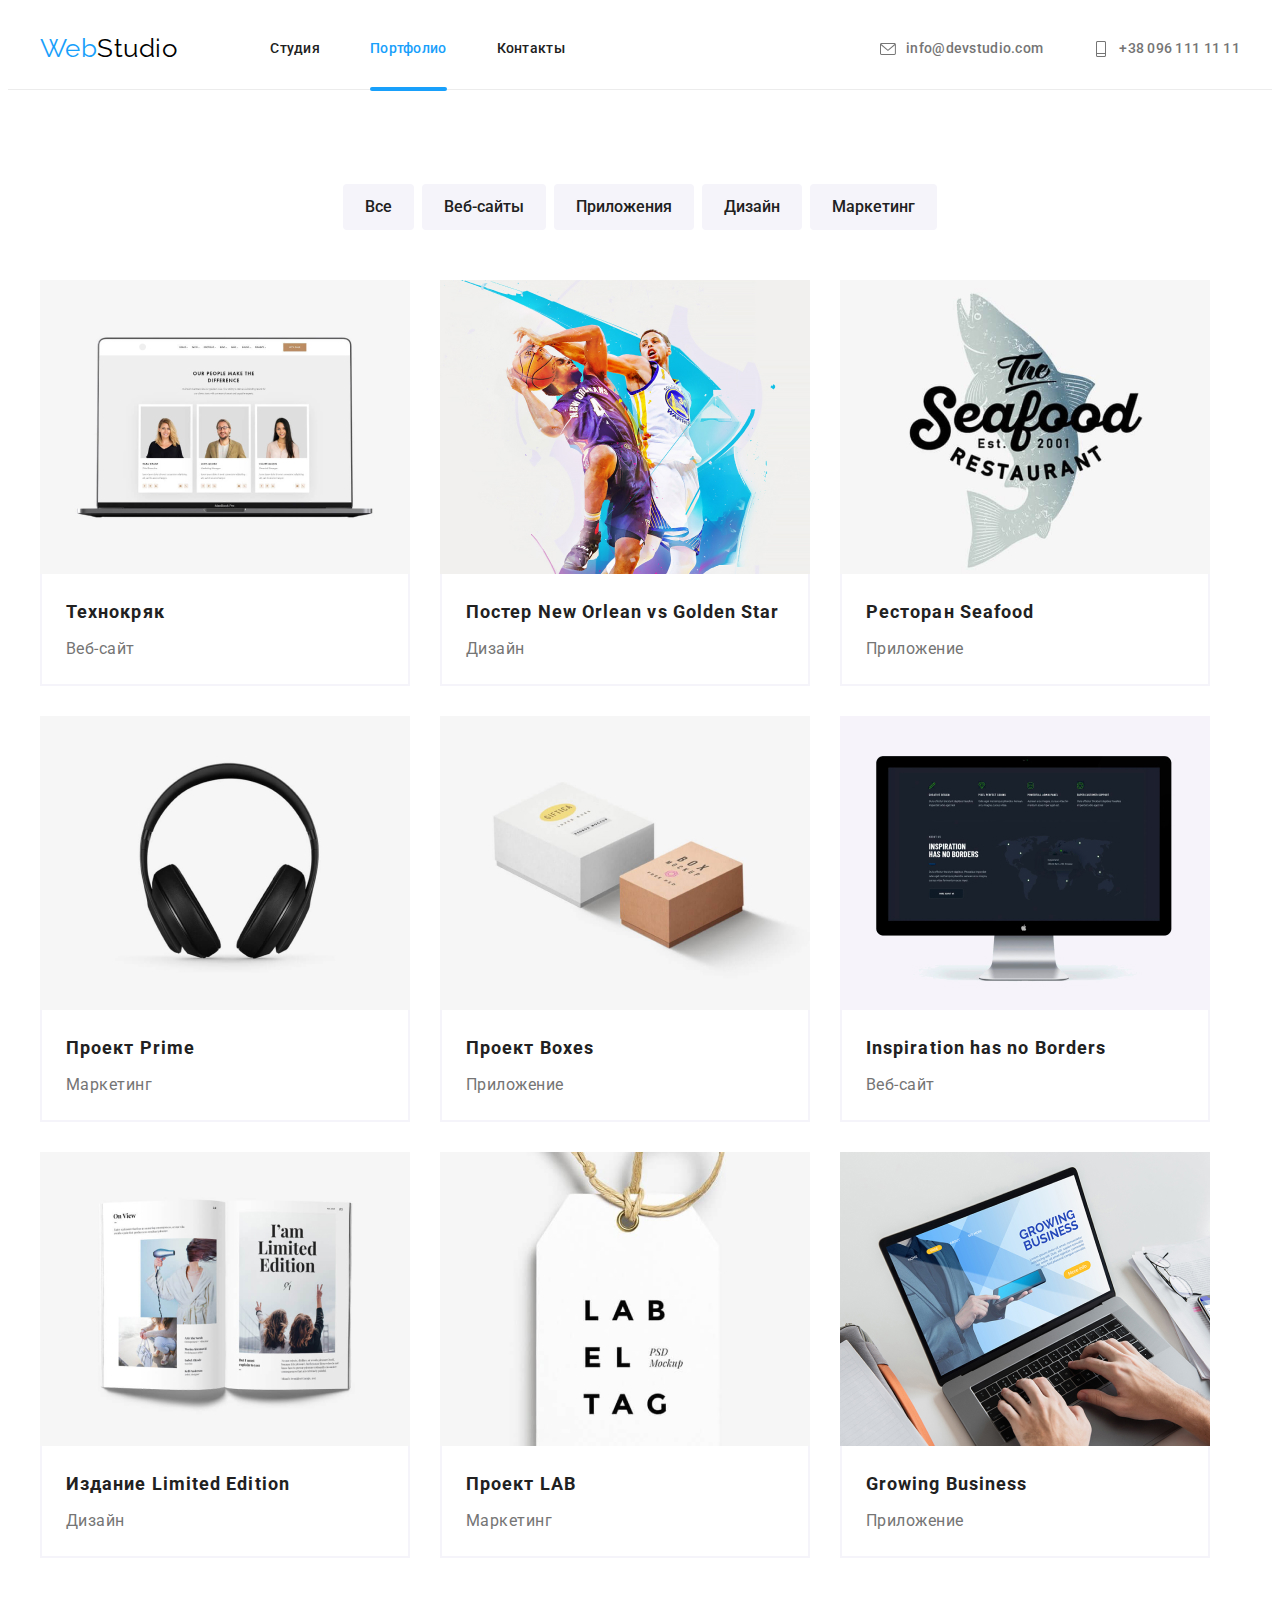
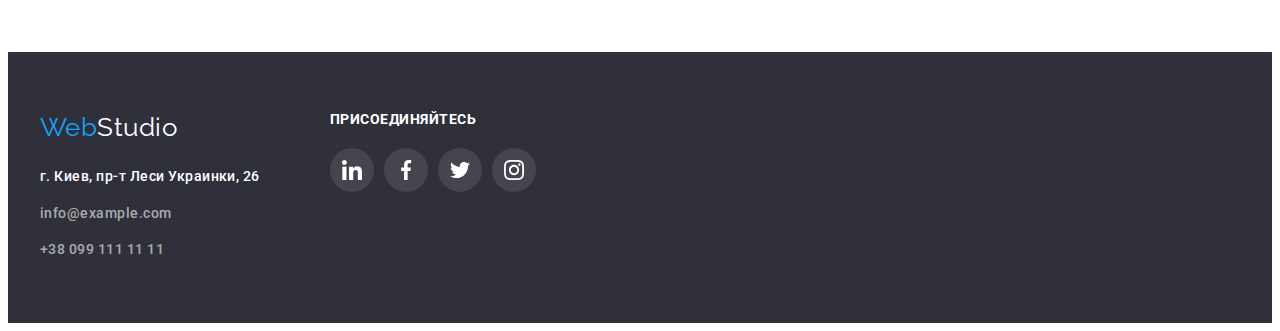
==== portfolio.html @ 6e430cc3 "copied home work5" ====
<!DOCTYPE html>
<html lang="ru">

<head>
    <meta charset="UTF-8" />
    <meta http-equiv="X-UA-Compatible" content="IE=edge" />
    <meta name="viewport" content="width=device-width, initial-scale=1.0" />
    <title>portfolio</title>
    <link rel="preconnect" href="https://fonts.googleapis.com">
    <link rel="preconnect" href="https://fonts.gstatic.com" crossorigin>
    <link
        href="https://fonts.googleapis.com/css2?family=Montserrat:wght@400;700&family=Raleway:wght@700&family=Roboto:wght@400;500;700;900&display=swap"
        rel="stylesheet">
    <link rel="stylesheet" href="https://cdnjs.cloudflare.com/ajax/libs/modern-normalize/1.1.0/modern-normalize.min.css"
        integrity="sha512-wpPYUAdjBVSE4KJnH1VR1HeZfpl1ub8YT/NKx4PuQ5NmX2tKuGu6U/JRp5y+Y8XG2tV+wKQpNHVUX03MfMFn9Q=="
        crossorigin="anonymous" referrerpolicy="no-referrer" />
    <link rel="stylesheet" href="./css/styles.css" />
</head>

<body>
    <header class="header">
        <div class="container header-container">
            <nav class="navigation">
                <a href="./index.html" class="header-logo logo">
                    <span class="header-logo-primary">Web</span>
                    <span class="header-logo-secondary">Studio</span>
                </a>
                <ul class="header-navigation list">
                <li class="navigation-item"><a href="./index.html" class="header-link">Студия</a></li>
                <li class="navigation-item"><a href="#" class="header-link current">Портфолио</a></li>
                <li class="navigation-item"><a href="#" class="header-link">Контакты</a></li>
            </ul>
            </nav>
            <ul class="header-kontakt list">
                <li class="header-item header-item-mail"><a href="mailto:info@devstudio.com" class="header-link-mail">
                        <svg class="icon-letter" width="16" height="16">
                            <use href="./images/icons.svg#icon-letter"></use>
                        </svg>
                        info@devstudio.com</a>
                </li>
                <li class="header-item header-item-tel"><a href="tel:+380961111111" class="header-link-tel">
                        <svg class="icon-letter" width="16" height="16">
                            <use href="./images/icons.svg#icon-smartphone"></use>
                        </svg>
                        +38 096 111 11 11</a>
                </li>
            </ul>
        </div>
    </header>

    <main class="portfolio-main">
        <section class="portfolio-gallery">
            <div class="container portfolio">
            <h1 hidden class="portfolio-filtr-title hidden">Фильтр</h1>
            <ul class="portfolio-filtr-list list">
                <li class="portfolio-filtr-item">
                    <button type="button" class="portfolio-filtr-btn">Все</button>
                </li>
                <li class="portfolio-filtr-item">
                    <button type="button" class="portfolio-filtr-btn">Веб-сайты</button>
                </li>
                <li class="portfolio-filtr-item">
                    <button type="button" class="portfolio-filtr-btn">Приложения</button>
                </li>
                <li class="portfolio-filtr-item">
                    <button type="button" class="portfolio-filtr-btn">Дизайн</button>
                </li>
                <li class="portfolio-filtr-item">
                    <button type="button" class="portfolio-filtr-btn">Маркетинг</button>
                </li>
            </ul>
            <h2 hidden class="portfolio-gallery-title hidden">Наши проекты</h2>
            <ul class="portfolio-gallery-list list">
                <li class="portfolio-gallery-item">
                    <a class="card" href="#" >
                        <div class="portfolio-gallery-card-wrap">
                            <img class="portfolio-gallery-card" src="./images/card1.jpg" alt="нутбук с карточками" width="370" height="294" />
                            <p class="portfolio-gallery-card-overley">
                            Технокряк это современная площадка распространения коронавируса. Компании используют эту платформу для цифрового
                            шпионажа и атак на защищённые сервера конкурентов.
                            </p>
                        </div>
                    <div class="gallery-card-name">
                    <h3 class="portfolio-gallery-name">Технокряк</h3>
                    <p class="portfolio-gallery-speciality">Веб-сайт</p>
                    </div>
                    </a>
                </li>
                <li class="portfolio-gallery-item">
                    <a class="card" href="#" >
                        <div class="portfolio-gallery-card-wrap">
                            <img class="portfolio-gallery-card" src="./images/card2.jpg" alt="баскетболисты" width="370" height="294" />
                            <p class="portfolio-gallery-card-overley">
                            Технокряк это современная площадка распространения коронавируса. Компании используют эту платформу для цифрового
                            шпионажа и атак на защищённые сервера конкурентов.
                            </p>
                        </div>
                    <div class="gallery-card-name">
                    <h3 class="portfolio-gallery-name">Постер New Orlean vs Golden Star</h3>
                    <p class="portfolio-gallery-speciality">Дизайн</p>
                    </div>
                    </a>
                </li>
                <li class="portfolio-gallery-item">
                    <a class="card" href="#" >
                        <div class="portfolio-gallery-card-wrap">
                            <img class="portfolio-gallery-card" src="./images/card3.jpg" alt="логотип ресторана" width="370" height="294" />
                            <p class="portfolio-gallery-card-overley">
                            Технокряк это современная площадка распространения коронавируса. Компании используют эту платформу для цифрового
                            шпионажа и атак на защищённые сервера конкурентов.
                            </p>
                        </div>
                    <div class="gallery-card-name">
                    <h3 class="portfolio-gallery-name">Ресторан Seafood</h3>
                    <p class="portfolio-gallery-speciality">Приложение</p>
                    </div>
                    </a>
                </li>
                <li class="portfolio-gallery-item">
                    <a class="card" href="#" >
                        <div class="portfolio-gallery-card-wrap">
                            <img class="portfolio-gallery-card" src="./images/card4.jpg" alt="наушники" width="370" height="294" />
                            <p class="portfolio-gallery-card-overley">
                            Технокряк это современная площадка распространения коронавируса. Компании используют эту платформу для цифрового
                            шпионажа и атак на защищённые сервера конкурентов.
                            </p>
                        </div>
                    <div class="gallery-card-name">
                    <h3 class="portfolio-gallery-name">Проект Prime</h3>
                    <p class="portfolio-gallery-speciality">Маркетинг</p>
                    </div>
                    </a>
                </li>
                <li class="portfolio-gallery-item">
                    <a class="card" href="#" >
                        <div class="portfolio-gallery-card-wrap">
                            <img class="portfolio-gallery-card" src="./images/card5.jpg" alt="коробки" width="370" height="294" />
                            <p class="portfolio-gallery-card-overley">
                            Технокряк это современная площадка распространения коронавируса. Компании используют эту платформу для цифрового
                            шпионажа и атак на защищённые сервера конкурентов.
                            </p>
                        </div>
                    <div class="gallery-card-name">
                    <h3 class="portfolio-gallery-name">Проект Boxes</h3>
                    <p class="portfolio-gallery-speciality">Приложение</p>
                    </div>
                    </a>
                </li>
                <li class="portfolio-gallery-item">
                    <a class="card" href="#" >
                        <div class="portfolio-gallery-card-wrap">
                            <img class="portfolio-gallery-card" src="./images/card6.jpg" alt="монитор" width="370" height="294" />
                            <p class="portfolio-gallery-card-overley">
                            Технокряк это современная площадка распространения коронавируса. Компании используют эту платформу для цифрового
                            шпионажа и атак на защищённые сервера конкурентов.
                            </p>
                        </div>
                    <div class="gallery-card-name">
                    <h3 class="portfolio-gallery-name">Inspiration has no Borders</h3>
                    <p class="portfolio-gallery-speciality">Веб-сайт</p>
                    </div>
                    </a>
                </li>
                <li class="portfolio-gallery-item">
                    <a class="card" href="#" >
                        <div class="portfolio-gallery-card-wrap">
                            <img class="portfolio-gallery-card" src="./images/card7.jpg" alt="открытая книга" width="370" height="294" />
                            <p class="portfolio-gallery-card-overley">
                            Технокряк это современная площадка распространения коронавируса. Компании используют эту платформу для цифрового
                            шпионажа и атак на защищённые сервера конкурентов.
                            </p>
                        </div>
                    <div class="gallery-card-name">
                    <h3 class="portfolio-gallery-name">Издание Limited Edition</h3>
                    <p class="portfolio-gallery-speciality">Дизайн</p>
                    </div>
                    </a>
                </li>
                <li class="portfolio-gallery-item">
                    <a class="card" href="#">
                        <div class="portfolio-gallery-card-wrap">
                            <img class="portfolio-gallery-card" src="./images/card8.jpg" alt="ярлык на нитке" width="370" height="294" />
                            <p class="portfolio-gallery-card-overley">
                            Технокряк это современная площадка распространения коронавируса. Компании используют эту платформу для цифрового
                            шпионажа и атак на защищённые сервера конкурентов.
                            </p>
                        </div>
                    <div class="gallery-card-name">
                    <h3 class="portfolio-gallery-name">Проект LAB</h3>
                    <p class="portfolio-gallery-speciality">Маркетинг</p>
                    </div>
                    </a>
                </li>
                <li class="portfolio-gallery-item">
                    <a class="card" href="#">
                        <div class="portfolio-gallery-card-wrap">
                            <img class="portfolio-gallery-card" src="./images/card9.jpg" alt="ноутбук" width="370" height="294" />
                            <p class="portfolio-gallery-card-overley">
                            Технокряк это современная площадка распространения коронавируса. Компании используют эту платформу для цифрового
                            шпионажа и атак на защищённые сервера конкурентов.
                            </p>
                        </div>
                    <div class="gallery-card-name">
                    <h3 class="portfolio-gallery-name">Growing Business</h3>
                    <p class="portfolio-gallery-speciality">Приложение</p>
                    </div>
                    </a>
                </li>
            </ul>
            </div>
        </section>
    </main>


    <footer class="footer">
        <div class="container footer-container">
            <div class="footer-left">
            <a href="./index.html" class="footer-logo logo">
                <span class="footer-logo-primary">Web</span>
                <span class="footer-logo-secondary">Studio</span>
            </a>
            <address class="address">
                <ul class="footer-kontakt list">
                    <li class="footer-item footer-item-addr">
                    <a href="https://goo.gl/maps/4J9tfY7MrZonfXUK9" class="footer-link-addr" target="_blank"
                        rel="noopener noreferrer nofollow">г. Киев, пр-т Леси Украинки, 26</a>
                    </li>
                    <li class="footer-item footer-item-mail"><a href="mailto:info@example.com" class="footer-link-mail">info@example.com</a>
                    </li>
                    <li class="footer-item footer-item-tel"><a href="tel:+380991111111" class="footer-link-tel">+38 099 111 11 11</a>
                    </li>
                </ul>
            </address>
        </div>

        <div class="footer-links">
            <h2 class="footer-link-title">присоединяйтесь</h2>
            <ul class="footer-link-list list">
                <li class="footer-link-item">
                    <a class="footer-link-icon" href="#">
                        <svg class="link-icon-svg footer-link-icon-svg">
                            <use href="./images/icons.svg#icon-instagram"></use>
                        </svg>
                    </a>
                </li>
                <li class="footer-link-item">
                    <a class="footer-link-icon" href="#">
                        <svg class="link-icon-svg footer-link-icon-svg">
                            <use href="./images/icons.svg#icon-twitter"></use>
                        </svg>
                    </a>
                </li>
                <li class="footer-link-item">
                    <a class="footer-link-icon" href="#">
                        <svg class="link-icon-svg footer-link-icon-svg">
                            <use href="./images/icons.svg#icon-facebook"></use>
                        </svg>
                    </a>
                </li>
                <li class="footer-link-item">
                    <a class="footer-link-icon" href="#">
                        <svg class="link-icon-svg footer-link-icon-svg">
                            <use href="./images/icons.svg#icon-linkedin"></use>
                        </svg>
                    </a>
                </li>
            </ul>
        </div>
    </footer>
</body>

</html>
---- css/styles.css ----
/* цвет основного фона #E5E5E5; */
/* цвет дополнительного фона #2F303A; */
/* цвет белого фона #FFFFFF; */

/* цвет акцента #2196F3 */
/* цвет основного логотипа #000000 */
/* цвет дополнительного логотипа #FFFFFF */

/* цвет текста #000000 */
/* цвет белого текста #000000 */
/* цвет текста заглавий #212121 */
/* цвет текста "контактов header" rgba(117, 117, 117, 1) */
/* цвет текста "контактов footer" rgba(255, 255, 255, 0.6) */

/* цколичество карточек в ряду галереи -3 */

/* --------------------------------------------- Переменные --------------------------------------------------*/
:root {
  --background-primary-color: #e5e5e5;
  --background-secondary-color: #2f303a;
  --background-wheit-color: #ffffff;

  --accent-color: #18a0fb;
  --logo-primary-text-color: #000000;
  --logo-secondary-text-color: #ffffff;

  --primary-text-color: #757575;
  --primary-white-color: #ffffff;
  --title-text-color: #212121;
  --text-kontact-header: rgba(117, 117, 117, 1);
  --text-kontact-footer: rgba(255, 255, 255, 0.6);

  --number-in-a-row: 3;
}

h1,
h2,
h3,
h4,
h5,
h6,
p {
  margin: 0;
}

ul {
  margin: 0;
  padding: 0;
}

img {
  display: block;
  max-width: 100%;
}

button {
  cursor: pointer;
  border-radius: 4px;
}

body {
  background-color: #ffffff;
  font-family: Roboto, sans-serif;
  color: var(--primary-text-color);

  font-size: 16px;
  line-height: 1.67;
  letter-spacing: 0.03em;
}

a {
  text-decoration: none;
}

.container {
  width: 1200px;
  padding-left: 15px;
  padding-right: 15px;
  margin: 0 auto;
}

.list {
  list-style: none;
}
.hero-title,
.about-title {
  text-transform: uppercase;
}

.hidden {
  position: absolute;
  white-space: nowrap;
  width: 1px;
  height: 1px;
  overflow: hidden;
  border: 0;
  padding: 0;
  clip: rect(0 0 0 0);
  clip-path: inset(50%);
  margin: -1px;
}

.logo {
  display: flex;
  font-family: Raleway, csans-serif;
  color: var(--accent-color);
  font-size: 26px;
  line-height: 1.2;
  text-decoration: none;
}

/* ---------------------------------- header - section ------------------------------------*/

.header {
  padding-top: 25px;
  padding-bottom: 25px;
  border-bottom: 1px solid #ececec;
}

.header-container {
  display: flex;
  align-items: center;
}

.navigation {
  display: flex;
}

.header-logo {
  margin-right: 93px;
}

.header-logo-secondary {
  color: var(--logo-primary-text-color);
}

.header-navigation {
  display: flex;
  align-items: center;
}

.navigation-item + .navigation-item {
  margin-left: 50px;
}

.header-kontakt {
  display: flex;
  margin-left: auto;
  align-items: center;
}

.header-item:not(:last-child) {
  margin-right: 50px;
}

.icon-letter {
  margin-right: 10px;
  fill: currentColor;
}

.navigation-item,
.header-link-mail,
.header-link-tel {
  font-weight: 500;
  font-size: 14px;
  line-height: 1.14;
  letter-spacing: 0.02em;
  text-decoration: none;
}

.header-link {
  color: var(--title-text-color);
  display: flex;
  align-items: center;
  transition: color 250ms cubic-bezier(0.4, 0, 0.2, 1);
}

.current {
  color: var(--accent-color);
  position: relative;
}

.current::after {
  content: "";
  width: 100%;
  height: 4px;
  position: absolute;
  background-color: var(--accent-color);
  left: 0;
  bottom: -34px;
  border-radius: 2px;
}

.header-link-mail,
.header-link-tel {
  list-style: none;
  color: var(--text-kontact-header);
  display: flex;
  align-items: center;
  transition: color 250ms cubic-bezier(0.4, 0, 0.2, 1);
}

.header-link:hover,
.header-link:focus,
.header-link-mail:hover,
.header-link-mail:focus,
.header-link-tel:hover,
.header-link-tel:focus {
  color: var(--accent-color);
}
/* ----------------------------------main - section --------------------------------*/
.main-container {
  display: flex;
  flex-direction: column;
  justify-content: center;
}
/* ----------------------------------hero - section --------------------------------*/

.hero {
  padding-top: 200px;
  padding-bottom: 200px;
  background-color: var(--background-secondary-color);
  text-align: center;

  margin-left: auto;
  margin-right: auto;
  background-image: linear-gradient(
      to right,
      rgba(47, 48, 58, 0.4),
      rgba(47, 48, 58, 0.4)
    ),
    url(../images/hero-bg.jpg);
  background-size: cover; /**/
  max-width: 1600px; /**/
  background-repeat: no-repeat;
  background-position: center;
}

.hero-container {
  color: var(--primary-white-color);
  letter-spacing: 0.06em;
}

.hero-title {
  width: 696px;
  margin: 0 auto 30px;
  font-family: inherit;

  font-weight: 900;
  font-size: 44px;
  line-height: 1.36;
  letter-spacing: 0.06em;
}

.hero-btn {
  /*display: block;
  margin: 0 auto;*/

  padding-top: 10px;
  padding-bottom: 10px;
  padding-left: 32px;
  padding-right: 32px;
  background-color: var(--accent-color);
  font-family: inherit;
  text-align: center;

  border: none;
  color: var(--primary-white-color);
  transition: background-color 250ms cubic-bezier(0.4, 0, 0.2, 1),
    color 250ms cubic-bezier(0.4, 0, 0.2, 1);
}

.hero-btn:hover,
.hero-btn:focus {
  background-color: var(--background-wheit-color);
  color: var(--accent-color);
}

/* ----------------------------------about - section --------------------------------*/

.about {
  padding-top: 94px;
}

.about-list {
  display: flex;
}

.about-item {
  width: 270px;
}

.about-item + .about-item {
  margin-left: 30px;
}

.about-title {
  color: var(--title-text-color);
  font-weight: 700;
  font-size: 14px;
  line-height: 1.14;
  margin-bottom: 10px;
}

.about-after-title {
  color: var(--primary-text-color);
  font-size: 14px;
  line-height: 1.71;
}

.about-background {
  display: flex;
  width: 270px;
  height: 120px;
  justify-content: center;
  align-items: center;
  background-color: #f5f4fa;
  border-radius: 4px;
  margin-bottom: 30px;
}

.about-icon {
  width: 70px;
  height: 70px;
}

/* ----------------------------------field - section --------------------------------*/

.field {
  padding-top: 94px;
  padding-bottom: 94px;
  z-index: 1;
}

.field-title {
  color: var(--title-text-color);
  font-size: 36px;
  line-height: 1.16;
  text-align: center;
  margin-bottom: 50px;
}

.field-list {
  display: flex;
  justify-content: space-between;
  flex-wrap: wrap;
}

.field-image-item {
  position: relative;
}

.description {
  position: absolute;
  left: 0;
  bottom: 0;

  width: 100%;
  min-height: 70px;
  padding: 27px 0;

  font-weight: bold;
  font-size: 14px;
  line-height: 1.14;
  text-align: center;
  text-transform: uppercase;

  color: var(--primary-white-color);
  background: rgba(47, 48, 58, 0.8);
}

/* ----------------------------------person-comand - section --------------------------------*/

.person-comand {
  padding-top: 94px;
  padding-bottom: 94px;
  background-color: #f5f4fa;
  justify-content: center;
}

.person-comand-title {
  color: var(--title-text-color);
  font-size: 36px;
  line-height: 1.16;
  text-align: center;
  margin-bottom: 50px;
}

.person-comand-list {
  display: flex;
  justify-content: space-between;
  flex-wrap: wrap;
}

.person-comand-item {
  font-size: 16px;
  line-height: 1.19;
  width: calc(100% / 4-30px);
  justify-content: center;
  background: var(--background-wheit-color);
  box-shadow: 0px 1px 3px rgba(0, 0, 0, 0.12), 0px 1px 1px rgba(0, 0, 0, 0.14),
    0px 2px 1px rgba(0, 0, 0, 0.2);
  border-radius: 0px 0px 4px 4px;
}

.person {
  text-align: center;
  padding-top: 30px;
  padding-bottom: 30px;
}

.person-name {
  text-align: center;
  color: var(--title-text-color);
  font-weight: 500;
  margin-bottom: 10px;
}

.person-speciality {
  text-align: center;
  color: var(-primary-text-color);
  margin-bottom: 16px;
}
.link-list {
  display: flex;
  justify-content: center;
}

.link-item {
  display: flex;
  height: 44px;
  width: 44px;
}

.link-icon {
  height: 100%;
  width: 100%;
  border-radius: 50%;
  justify-content: center;
  align-items: center;
  transition: background-color 250ms cubic-bezier(0.4, 0, 0.2, 1);
}

.link-item + .link-item {
  margin-left: 10px;
}

.link-icon-svg {
  width: 44px;
  height: 44px;
  fill: #afb1b8;
  transition: fill 250ms cubic-bezier(0.4, 0, 0.2, 1);
}

.link-icon:hover,
.link-icon:focus {
  background-color: var(--accent-color);
}
.link-icon:hover .link-icon-svg,
.link-icon:focus .link-icon-svg {
  fill: var(--background-wheit-color);
}
/* ----------------------------------clients - section --------------------------------*/

.clients {
  padding-top: 94px;
  padding-bottom: 94px;
  justify-content: center;
}

.clients-title {
  color: var(--title-text-color);
  font-size: 36px;
  line-height: 1.16;
  text-align: center;
  margin-bottom: 50px;
}

.clients-list {
  display: flex;
  justify-content: space-between;
}

.clients-item {
  display: flex;
  width: 170px;
  height: 92px;
}

.clients-icon {
  display: flex;
  width: 100%;
  height: 100%;
  border: 1px solid #afb1b8;
  border-radius: 4px;
  justify-content: center;
  align-items: center;
  transition: border 250ms cubic-bezier(0.4, 0, 0.2, 1);
}

.clients-icon-svg {
  width: 106px;
  height: 60px;
  fill: #afb1b8;
  transition: fill 250ms cubic-bezier(0.4, 0, 0.2, 1);
}

.clients-icon:hover,
.clients-icon:focus {
  border: 1px solid var(--accent-color);
}

.clients-icon:hover .clients-icon-svg,
.clients-icon:focus .clients-icon-svg {
  fill: var(--accent-color);
}

/* ------------------------portfolio-gallery - section --------------------------------*/

.portfolio-gallery {
  padding-top: 94px;
  padding-bottom: 94px;
}

.portfolio-filtr-list {
  display: flex;
  margin-bottom: 50px;
  justify-content: center;
}

/*.portfolio-filtr-item {
  display: flex;
}*/

.portfolio-filtr-btn {
  background-color: #f5f4fa;
  padding-top: 10px;
  padding-bottom: 10px;
  padding-left: 22px;
  padding-right: 22px;
  border: none;

  font-family: inherit;
  font-weight: 500;
  font-size: 16px;
  line-height: 1.62;
  text-align: center;

  color: var(--title-text-color);
  cursor: pointer;

  transition: background-color 250ms cubic-bezier(0.4, 0, 0.2, 1),
    color 250ms cubic-bezier(0.4, 0, 0.2, 1),
    box-shadow 250ms cubic-bezier(0.4, 0, 0.2, 1);
}

.portfolio-filtr-item + .portfolio-filtr-item {
  margin-left: 8px;
}

.portfolio-filtr-btn:hover,
.portfolio-filtr-btn:focus {
  color: #ffffff;
  background-color: var(--accent-color);
  box-shadow: 0px 3px 1px rgba(0, 0, 0, 0.1), 0px 1px 2px rgba(0, 0, 0, 0.08),
    0px 2px 2px rgba(0, 0, 0, 0.12);
}

/* ------------------------portfolio-gallery-list - section --------------------------*/

.portfolio-gallery-list {
  display: flex;
  flex-wrap: wrap;
  margin-top: -30px;
  margin-left: -30px;
}

.portfolio-gallery-item {
  width: calc(100% / var(--number-in-a-row)-30px);
  margin-top: 30px;
  margin-left: 30px;
  box-sizing: border-box;
  position: relative;
}

.card {
  display: block;
  transition: box-shadow 250ms cubic-bezier(0.4, 0, 0.2, 1);
}

.card:hover,
.card:focus {
  box-shadow: 0px 1px 1px rgba(0, 0, 0, 0.12), 0px 4px 4px rgba(0, 0, 0, 0.06),
    1px 4px 6px rgba(0, 0, 0, 0.16);
}

.gallery-card-name {
  padding-top: 20px;
  padding-bottom: 20px;
  padding-left: 24px;
  padding-right: 24px;
  border-left: 2px solid #f5f4fa;
  border-right: 2px solid #f5f4fa;
  border-bottom: 2px solid #f5f4fa;
}

.portfolio-gallery-name {
  font-weight: 700;
  font-size: 18px;
  line-height: 2;
  letter-spacing: 0.06em;
  /*text-align: center;*/
  margin-bottom: 4px;
  color: var(--title-text-color);
}

.portfolio-gallery-speciality {
  line-height: 1.87;
  /*text-align: center;*/
  color: var(--primary-text-color);
}

/* ------------------------overley --------------------------------*/

.portfolio-gallery-card-wrap {
  position: relative;
  overflow: hidden;
}

.portfolio-gallery-card-overley {
  position: absolute;
  top: 0;
  left: 0;
  width: 100%;
  height: 100%;
  padding: 63px 24px;

  font-size: 18px;
  line-height: 1.56;
  color: #ffffff;

  background-color: var(--accent-color);
  transform: translateY(100%);
  transition: transform 250ms cubic-bezier(0.4, 0, 0.2, 1);
}

.card:hover .portfolio-gallery-card-overley {
  transform: translateY(0);
}

/* ------------------------.footer-logo - section --------------------------------*/

.footer {
  background-color: var(--background-secondary-color);
  padding-top: 60px;
  padding-bottom: 60px;
}

.footer-container {
  display: flex;
}
/* -------logo--------*/

.footer-left {
  display: block;
}

.footer-logo {
  margin-bottom: 20px;
}

.footer-item:not(:last-child) {
  margin-bottom: 10px;
}

/* ------address-------*/

/*.address {
   display: flex;
}*/

.footer-logo-secondary {
  color: var(--logo-secondary-text-color);
}

.footer-link-addr,
.footer-link-mail,
.footer-link-tel {
  text-decoration: none;
  font-style: normal;
  font-size: 14px;
  line-height: 1.71;
  font-weight: 500;
}

.footer-link-addr {
  color: var(--logo-secondary-text-color);
}

.footer-link-mail,
.footer-link-tel {
  color: var(--text-kontact-footer);
}

/* ------connect-------*/

.footer-links {
  align-items: baseline;
  margin-left: 70px;
}

.footer-link-title {
  margin-bottom: 20px;

  font-size: 14px;
  line-height: 1.14;
  text-transform: uppercase;
  color: var(--background-wheit-color);
}

.footer-link-list {
  display: flex;
  justify-content: center;
}

.footer-link-item {
  display: flex;
  height: 44px;
  width: 44px;
}

.footer-link-icon {
  height: 100%;
  width: 100%;
  border-radius: 50%;
  justify-content: center;
  align-items: center;
  background-color: rgba(255, 255, 255, 0.1);
  transition: background-color 250ms cubic-bezier(0.4, 0, 0.2, 1);
}

.footer-link-item + .footer-link-item {
  margin-left: 10px;
}

.footer-link-icon-svg {
  width: 44px;
  height: 44px;
  fill: var(--background-wheit-color);
}

.footer-link-icon:hover,
.footer-link-icon:focus {
  background-color: var(--accent-color);
}

/* ------------------------modal --------------------------------*/

.backdrop {
  width: 100vw;
  height: 100vh;
  background-color: rgba(0, 0, 0, 0.2);
  position: fixed;
  top: 0;
  transition: opacity 500ms cubic-bezier(0.4, 0, 0.2, 1),
    visibility 500ms linear;
}

.is-hidden {
  opacity: 0;
  pointer-events: none;
  visibility: hidden;
}

.backdrop.is-hidden .modal {
  transform: rotate(-300deg) scale(0.5);
}

.modal {
  width: 528px;
  min-height: 581px;
  background-color: #ffffff;
  border-radius: 4px;
  position: absolute;
  top: 50%;
  left: 50%;
  transform: translate(-50%, -50%) rotate(0) scale(1);
  transition: transform 500ms cubic-bezier(0.4, 0, 0.2, 1);
  box-shadow: 0px 1px 3px rgba(0, 0, 0, 0.12), 0px 1px 1px rgba(0, 0, 0, 0.14),
    0px 2px 1px rgba(0, 0, 0, 0.2);
}

.modal-close-btn {
  display: flex;
  width: 30px;
  height: 30px;
  border-radius: 50%;
  border: 1px solid rgba(0, 0, 0, 0.1);
  box-sizing: border-box;
  background-color: transparent;
  position: absolute;
  top: 8px;
  right: 8px;
  justify-content: center;
  align-items: center;
  transition: border 250ms cubic-bezier(0.4, 0, 0.2, 1);
}

.close-icon-svg {
  width: 18px;
  height: 18px;
  fill: black;
  transition: fill 250ms cubic-bezier(0.4, 0, 0.2, 1);
}

.modal-close-btn:hover,
.modal-close-btn:focus {
  border: 2px solid var(--accent-color);
}

.modal-close-btn:hover .close-icon-svg,
.modal-close-btn:focus .close-icon-svg {
  fill: tomato;
}
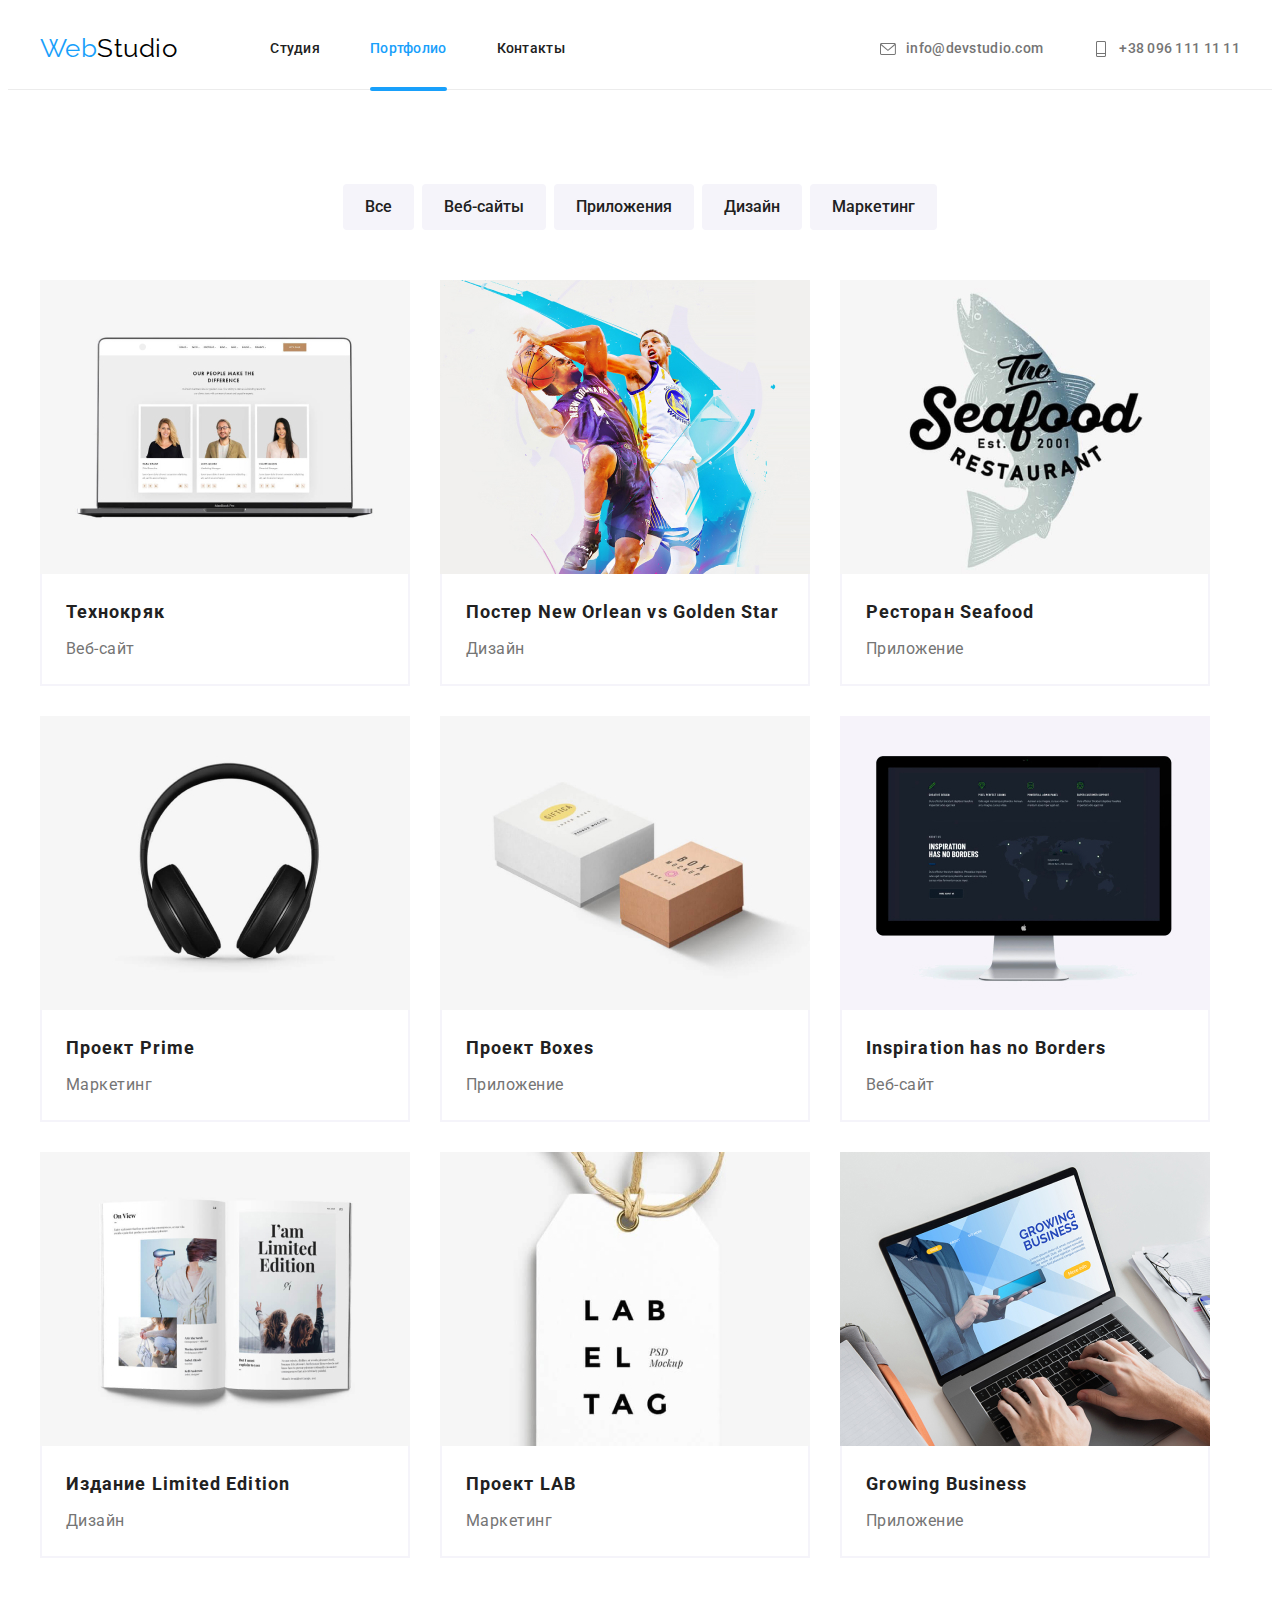
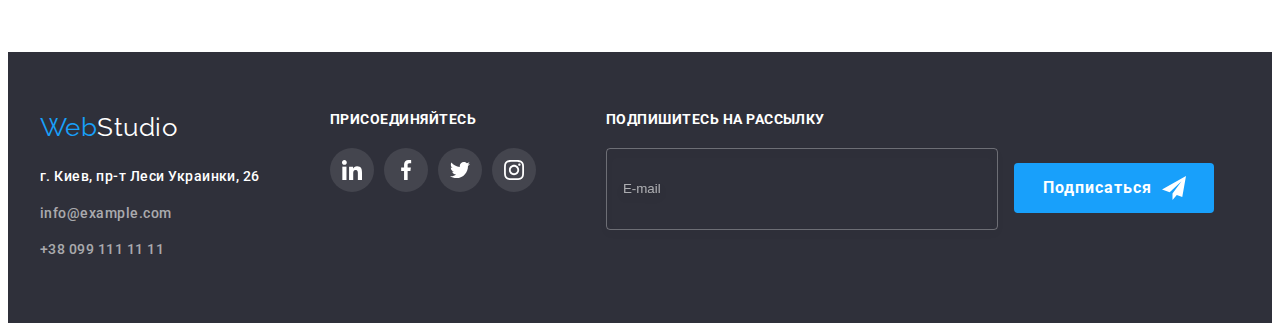
==== commit 58677640: "Edit Home work6, Add form" ====
--- a/portfolio.html
+++ b/portfolio.html
@@ -266,6 +266,20 @@
                 </li>
             </ul>
         </div>
+
+        <div class="subscribe">
+            <form class="feedback-email">
+                <h2 class="footer-link-title">подпишитесь на рассылку</h2>
+                <input type="email" class="email" name="email" placeholder="E-mail" />
+                <button type="submit" class="button subscribe-btn">
+                    Подписаться
+                    <svg class="subscribe-icon-svg">
+                        <use href="./images/icons.svg#icon-send-instagram"></use>
+                    </svg>
+                </button>
+            </form>
+        </div>
+        
     </footer>
 </body>
 
--- a/css/styles.css
+++ b/css/styles.css
@@ -12,6 +12,8 @@
 /* цвет текста "контактов header" rgba(117, 117, 117, 1) */
 /* цвет текста "контактов footer" rgba(255, 255, 255, 0.6) */
 
+/* анимация  250ms cubic-bezier(0.4, 0, 0.2, 1); */
+
 /* цколичество карточек в ряду галереи -3 */
 
 /* --------------------------------------------- Переменные --------------------------------------------------*/
@@ -29,6 +31,8 @@
   --title-text-color: #212121;
   --text-kontact-header: rgba(117, 117, 117, 1);
   --text-kontact-footer: rgba(255, 255, 255, 0.6);
+
+  --animation: 250ms cubic-bezier(0.4, 0, 0.2, 1);
 
   --number-in-a-row: 3;
 }
@@ -54,8 +58,18 @@
 }
 
 button {
+  display: inline-flex;
+  padding-top: 10px;
+  padding-bottom: 10px;
+
   cursor: pointer;
   border-radius: 4px;
+
+  font-family: inherit;
+  text-align: center;
+
+  border: none;
+  color: var(--primary-white-color);
 }
 
 body {
@@ -253,21 +267,11 @@
 }
 
 .hero-btn {
-  /*display: block;
-  margin: 0 auto;*/
-
-  padding-top: 10px;
-  padding-bottom: 10px;
   padding-left: 32px;
   padding-right: 32px;
   background-color: var(--accent-color);
-  font-family: inherit;
-  text-align: center;
-
-  border: none;
-  color: var(--primary-white-color);
-  transition: background-color 250ms cubic-bezier(0.4, 0, 0.2, 1),
-    color 250ms cubic-bezier(0.4, 0, 0.2, 1);
+  transition: background-color var(--animation), color var(--animation),
+    box-shadow var(--animation);
 }
 
 .hero-btn:hover,
@@ -534,11 +538,8 @@
 
 .portfolio-filtr-btn {
   background-color: #f5f4fa;
-  padding-top: 10px;
-  padding-bottom: 10px;
   padding-left: 22px;
   padding-right: 22px;
-  border: none;
 
   font-family: inherit;
   font-weight: 500;
@@ -547,11 +548,6 @@
   text-align: center;
 
   color: var(--title-text-color);
-  cursor: pointer;
-
-  transition: background-color 250ms cubic-bezier(0.4, 0, 0.2, 1),
-    color 250ms cubic-bezier(0.4, 0, 0.2, 1),
-    box-shadow 250ms cubic-bezier(0.4, 0, 0.2, 1);
 }
 
 .portfolio-filtr-item + .portfolio-filtr-item {
@@ -704,7 +700,8 @@
 
 /* ------connect-------*/
 
-.footer-links {
+.footer-links,
+.subscribe {
   align-items: baseline;
   margin-left: 70px;
 }
@@ -754,6 +751,62 @@
   background-color: var(--accent-color);
 }
 
+/* ------subscribe-------*/
+
+.email {
+  width: 358px;
+  height: 50px;
+
+  padding: 15px 16px;
+  margin-right: 12px;
+
+  line-height: 1.25;
+  color: var(--text-kontact-footer);
+  background-color: transparent;
+  border: 1px solid rgba(255, 255, 255, 0.3);
+  filter: drop-shadow(0px 4px 4px rgba(0, 0, 0, 0.15));
+  border-radius: 4px;
+}
+
+.email::placeholder {
+  color: var(--text-kontact-footer);
+}
+
+.subscribe-btn {
+  padding-left: 29px;
+  padding-right: 28px;
+  background-color: var(--accent-color);
+  justify-content: center;
+  align-items: center;
+  border: none;
+  transition: background-color var(--animation), color var(--animation),
+    box-shadow var(--animation);
+
+  font-weight: 700;
+  font-size: 16px;
+  line-height: 1.87;
+  letter-spacing: 0.06em;
+}
+
+.subscribe-icon-svg {
+  display: inline-block;
+  width: 24px;
+  height: 24px;
+  margin-left: 10px;
+  fill: var(--primary-white-color);
+  transition: fill var(--animation);
+}
+
+.subscribe-btn:hover,
+.subscribe-btn:focus {
+  background-color: var(--background-wheit-color);
+  color: var(--accent-color);
+}
+
+.subscribe-btn:hover .subscribe-icon-svg,
+.subscribe-btn:focus .subscribe-icon-svg {
+  fill: var(--accent-color);
+}
 /* ------------------------modal --------------------------------*/
 
 .backdrop {
@@ -777,13 +830,15 @@
 }
 
 .modal {
-  width: 528px;
-  min-height: 581px;
-  background-color: #ffffff;
-  border-radius: 4px;
   position: absolute;
   top: 50%;
   left: 50%;
+  width: 528px;
+  min-height: 581px;
+  padding: 40px;
+  background-color: #ffffff;
+  border-radius: 4px;
+
   transform: translate(-50%, -50%) rotate(0) scale(1);
   transition: transform 500ms cubic-bezier(0.4, 0, 0.2, 1);
   box-shadow: 0px 1px 3px rgba(0, 0, 0, 0.12), 0px 1px 1px rgba(0, 0, 0, 0.14),
@@ -820,5 +875,162 @@
 
 .modal-close-btn:hover .close-icon-svg,
 .modal-close-btn:focus .close-icon-svg {
-  fill: tomato;
-}
+  fill: red;
+}
+
+.modal-header {
+  margin-bottom: 12px;
+  font-weight: 700;
+  font-size: 20px;
+  line-height: 23px;
+  text-align: center;
+  letter-spacing: 0.03em;
+  color: var(--secondary-text-color);
+}
+
+.modal-icon-svg {
+  width: 18px;
+  height: 18px;
+  fill: var(--title-text-color);
+  transition: fill 250ms cubic-bezier(0.4, 0, 0.2, 1);
+}
+
+.form-list {
+  margin-bottom: 20px;
+}
+
+.form-item {
+  margin-bottom: 10px;
+}
+
+.lable {
+  position: relative;
+  display: block;
+  font-size: 12px;
+  line-height: 1.17;
+  letter-spacing: 0.01em;
+
+  color: var(--primary-text-color);
+}
+
+.lable svg {
+  position: absolute;
+  left: 12px;
+  top: 50%;
+}
+
+.form-item input {
+  display: block;
+  margin-top: 4px;
+  width: 100%;
+  padding-left: 36px;
+  padding-right: 15px;
+  height: 40px;
+  border: 1px solid rgba(33, 33, 33, 0.2);
+  box-sizing: border-box;
+  border-radius: 4px;
+  transition: fill var(--animation);
+}
+
+.form-item input:focus {
+  border-color: var(--accent-color);
+}
+
+.form-item input:focus + svg {
+  fill: var(--accent-color);
+}
+
+.text-area {
+  display: block;
+  width: 100%;
+  height: 120px;
+  padding: 12px 16px;
+  margin-top: 4px;
+  resize: none;
+  border: 1px solid rgba(33, 33, 33, 0.2);
+  box-sizing: border-box;
+  border-radius: 4px;
+  transition: var(--animation);
+}
+
+.form-item .text-area:focus {
+  border-color: var(--accent-color);
+}
+
+.text-area::placeholder {
+  font-size: 12px;
+  line-height: 1.17;
+  letter-spacing: 0.01em;
+
+  color: rgba(117, 117, 117, 0.5);
+}
+
+.check-box {
+  margin-bottom: 30px;
+}
+
+.modal-check-label {
+  display: flex;
+  align-items: center;
+  justify-content: center;
+}
+
+.check-icon-svg {
+  fill: transparent;
+  width: 16px;
+  height: 15px;
+}
+
+.check-box-text {
+  margin-left: 7px;
+  font-size: 14px;
+  line-height: 1.71;
+  color: var(--primary-text-color);
+}
+
+.check-icon-svg {
+  width: 16px;
+  height: 15px;
+
+  border: 2px solid var(--title-text-color);
+  border-radius: 2px;
+
+  transition: var(--animation);
+}
+
+/*.check-box-text::before {
+display: inline-block;  
+content: "";
+width: 16px;
+height: 15px;
+
+margin-right: 7px;
+border: 2px solid var(--title-text-color);
+border-radius: 2px;
+
+transition: var(--animation);
+}*/
+
+/*.modal-check:checked + .modal-check-text::before {*/
+
+.modal-check:hover + .check-icon-svg,
+.modal-check:checked + .check-icon-svg {
+  border-color: transparent;
+  background-color: var(--accent-color);
+  background-size: cover;
+  background-origin: border-box;
+  background-position-y: -1px;
+  fill: var(--primary-white-color);
+}
+
+.contract {
+  color: var(--accent-color);
+}
+
+.send {
+  display: block;
+  padding: 10px 55px;
+  margin-left: auto;
+  margin-right: auto;
+  background-color: var(--accent-color);
+}
